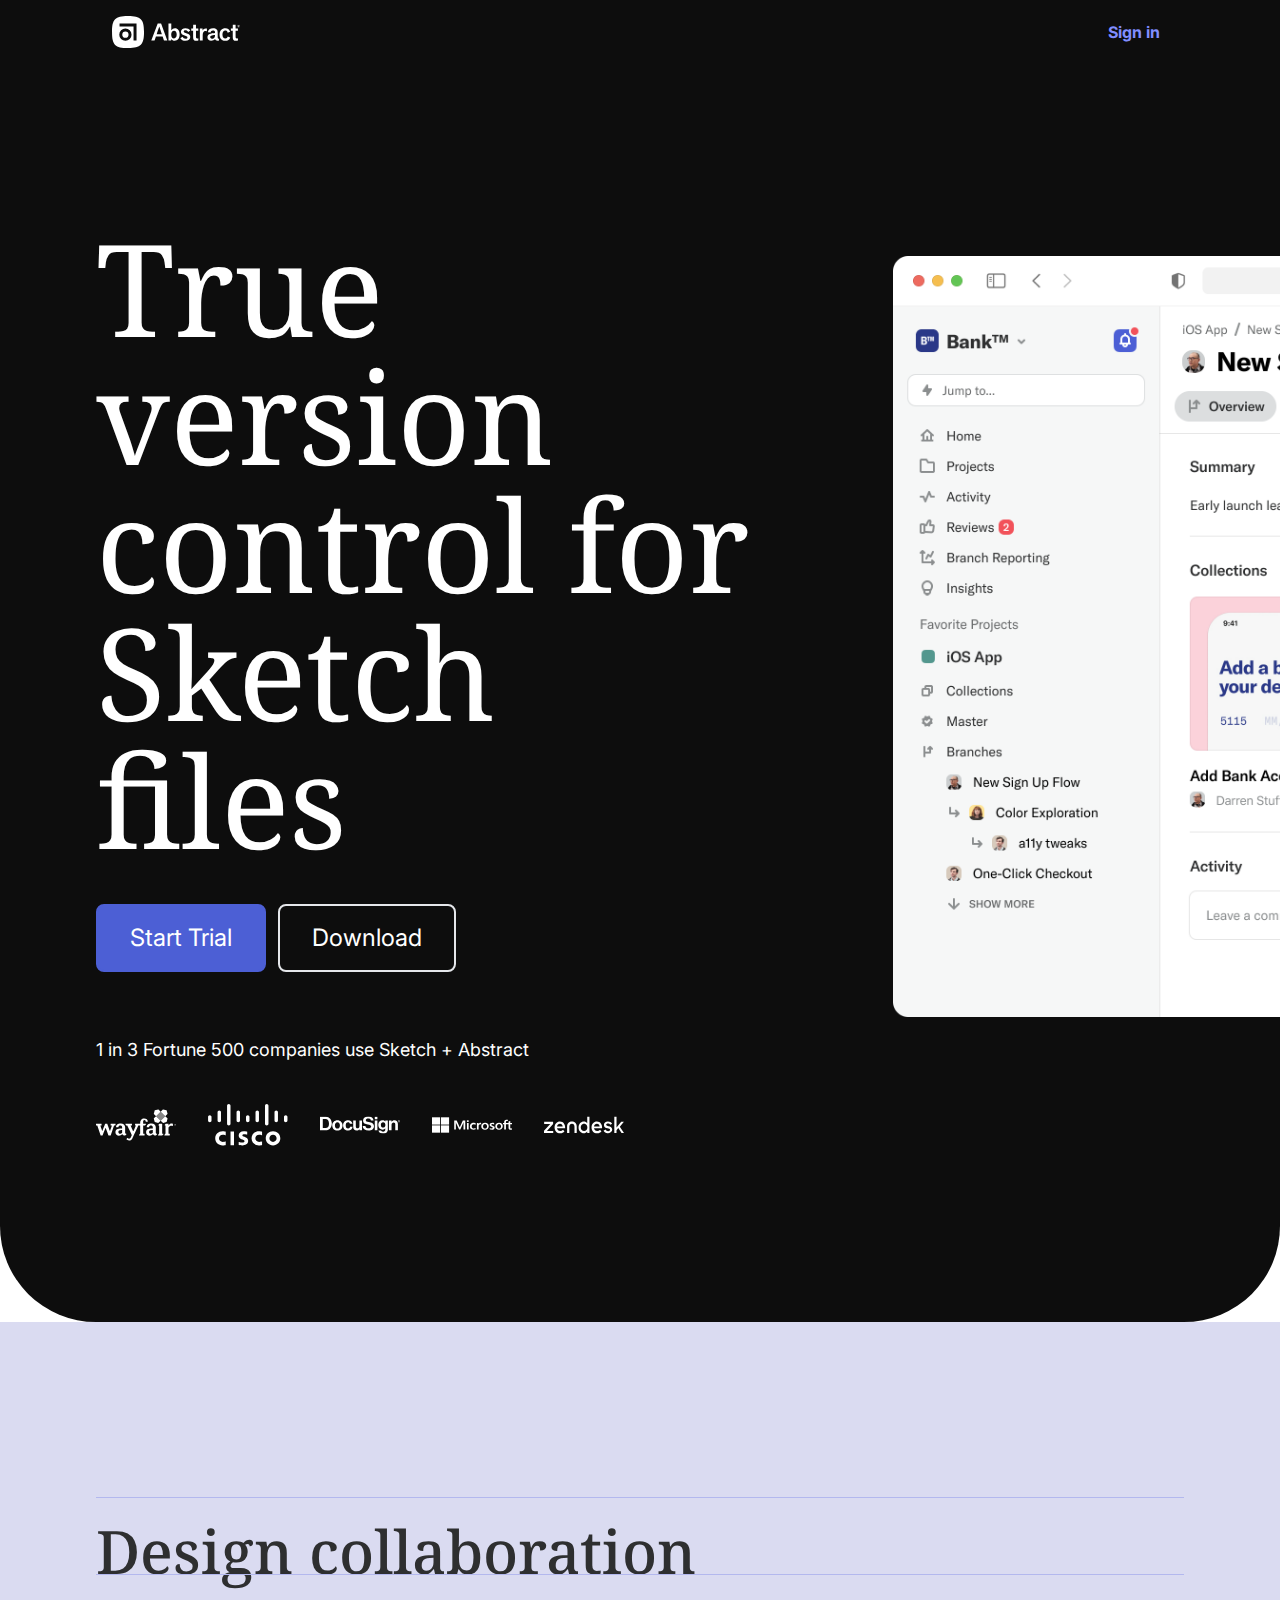
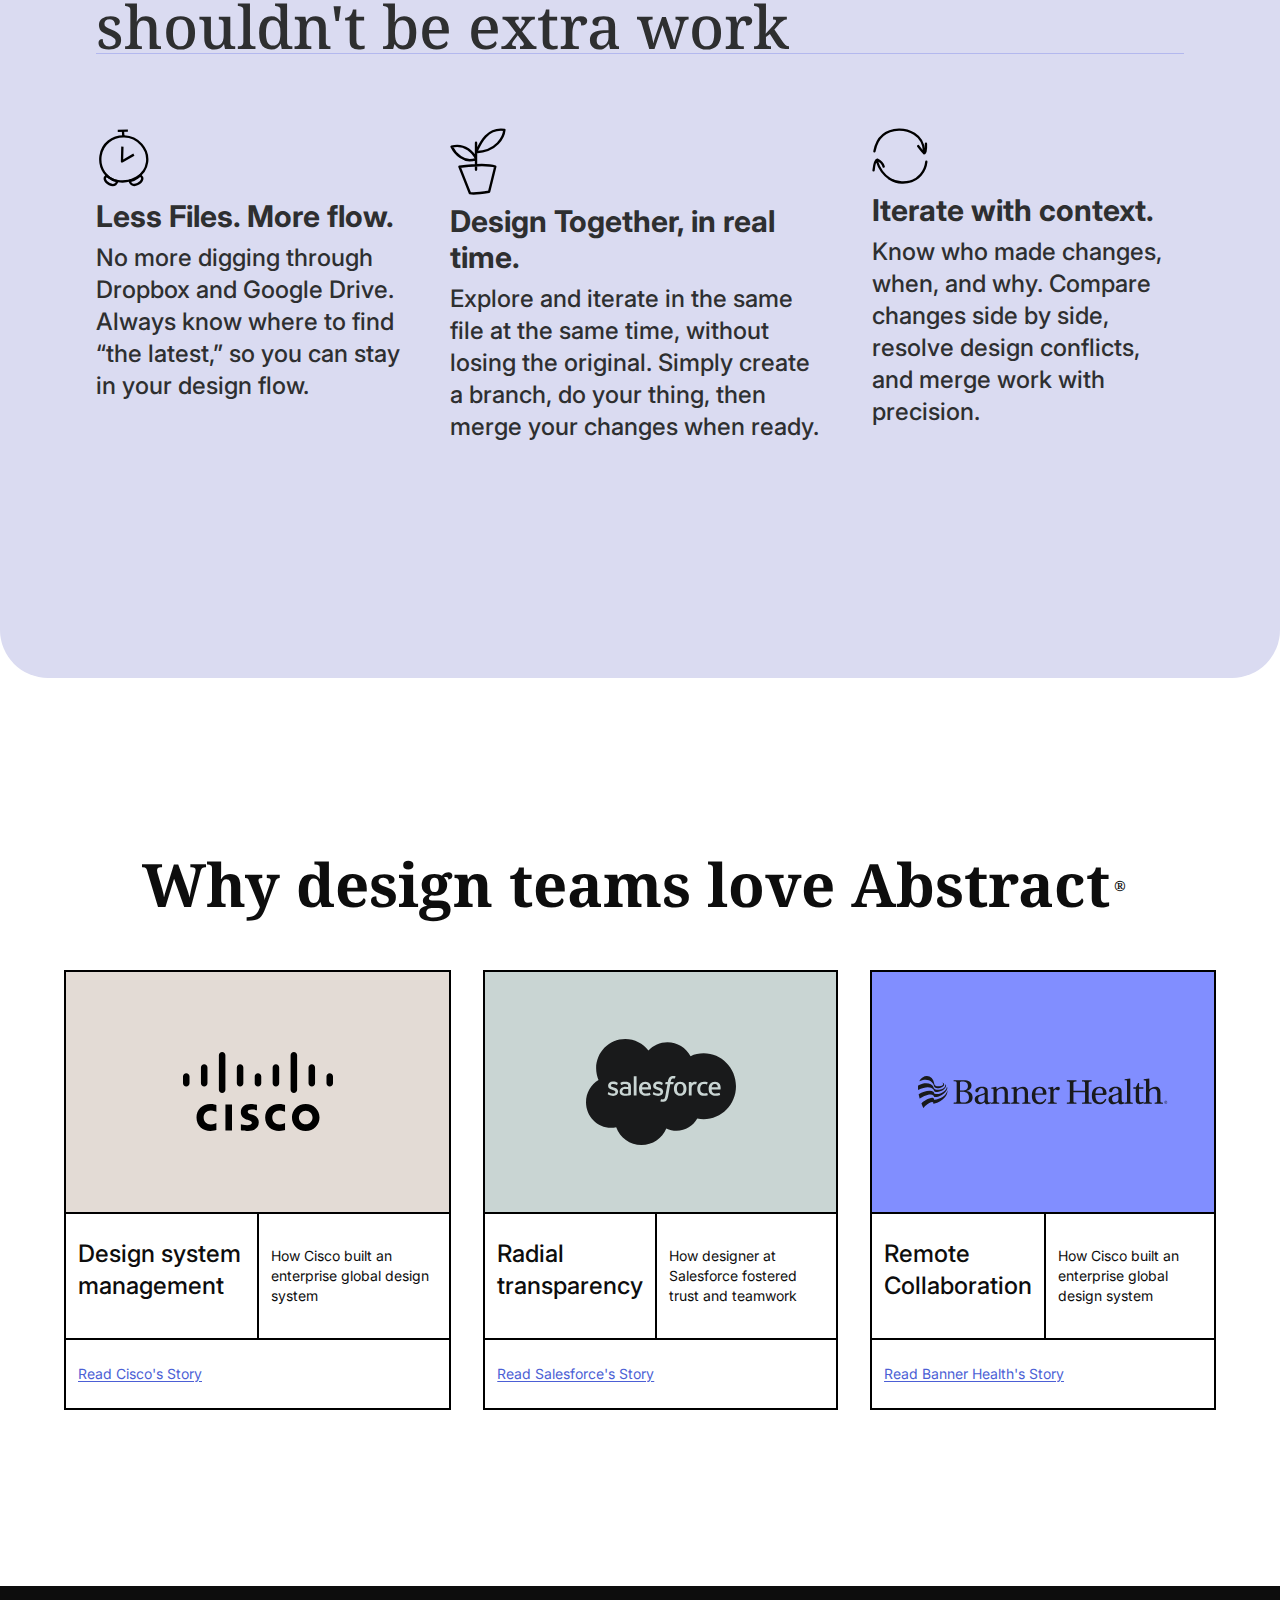
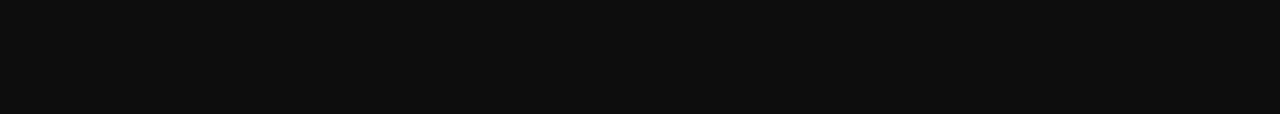
==== index.html @ 14d62cff "push" ====
<!doctype html>
<html lang="en">
  <head>
    <meta charset="UTF-8" />
    <meta name="viewport" content="width=device-width, initial-scale=1.0" />

    <!-- Google Fonts -->
    <link rel="preconnect" href="https://fonts.googleapis.com" />
    <link rel="preconnect" href="https://fonts.gstatic.com" crossorigin />
    <link
      href="https://fonts.googleapis.com/css2?family=Inter:wght@100..900&family=Noto+Serif:ital,wght@0,100..900;1,100..900&display=swap"
      rel="stylesheet"
    />

    <!-- tailwind CSS -->
    <link rel="stylesheet" href="styles/output.css" />
    <title>Version control for Sketch | Abstract</title>

    <!-- Favicon -->
    <link rel="icon" type="image/x-icon" href="assets/favicon.png" />
  </head>
  <body>
    <header class="bg-customBlack">
      <div class="flex justify-between px-5 lg:px-28">
        <!-- Logo -->
        <a href="/">
          <img src="assets/logo.svg" alt="logo" class="w-32 py-4" />
        </a>

        <!-- Sign in -->
        <a
          href="#"
          class="inline-block px-[8px] py-5 font-bold text-customLightBlue"
          >Sign in</a
        >
      </div>
    </header>

    <!-- Hero -->
    <section
      class="overflow-hidden rounded-b-[2rem] bg-customBlack md:rounded-b-none md:pb-24 lg:relative lg:flex lg:rounded-b-[6rem]"
    >
      <div class="px-6 pb-32 pt-40 md:pb-20 lg:w-2/3 lg:px-24">
        <div class="mb-16">
          <h1
            class="mb-10 text-center font-noto text-6xl lg:text-left lg:text-[8rem]"
          >
            True version control for Sketch files
          </h1>
          <div class="flex justify-center gap-3 lg:justify-start">
            <a
              href="#"
              class="cursor-pointer rounded-lg border-2 border-customBluePurple bg-customBluePurple px-8 py-4 text-2xl active:scale-95 active:bg-opacity-80"
              >Start Trial
            </a>
            <a
              href="#"
              class="cursor-pointer rounded-lg border-2 px-8 py-4 text-2xl active:scale-95 active:bg-white active:text-customBlack"
              >Download
            </a>
          </div>
        </div>

        <div class="mb-10">
          <p class="text-center text-lg lg:text-left">
            1 in 3 Fortune 500 companies use Sketch + Abstract
          </p>
        </div>

        <div
          class="flex flex-wrap justify-center gap-4 gap-y-6 md:justify-around md:gap-10 lg:justify-start lg:gap-2 lg:gap-x-8"
        >
          <img
            src="assets/hero/6000b39fca78341795141fc5_logo-wayfair.svg"
            alt="wayfair"
            class="w-20"
          />
          <img
            src="assets/hero/6000b3b138a2cf24fddf487c_logo-cisco.svg"
            alt="cisco"
            class="w-20"
          />
          <img
            src="assets/hero/6000b3b9ce8bed736684942a_logo-docusign.svg"
            alt="docusign"
            class="w-20"
          />
          <img
            src="assets/hero/6000b3c1d88d2f2053df82bb_logo-microsoft.svg"
            alt="microsoft"
            class="w-[188.5px] lg:w-20"
          />
          <img
            src="assets/hero/6000b3c8d88d2fe7bedf82e7_logo-zendesk.svg"
            alt="zendesk"
            class="w-20"
          />
        </div>
      </div>
      <div class="md:px-10">
        <img
          src="assets/hero/hero-dashboard.png"
          alt="dashboard"
          class="rounded-[2rem] md:rounded-md md:rounded-br-[6rem] lg:absolute lg:top-[12rem] lg:max-w-[50rem]"
        />
      </div>
    </section>

    <!-- Collcaboration section -->
    <section
      class="rounded-b-[3rem] bg-customFlowerBlue px-8 py-[10.7rem] text-customBlackLight md:pt-0 lg:px-24"
    >
      <div class="md:relative md:top-44 md:h-48 lg:top-[10.9rem]">
        <div
          class="md:h-[4.9rem] md:border-y-[1px] md:border-customSteelBlue"
        ></div>
        <div
          class="md:h-[4.9rem] md:border-b-[1px] md:border-customSteelBlue"
        ></div>
      </div>
      <h2
        class="max-w-[60vw] font-noto text-4xl font-bold md:text-6xl md:font-medium lg:max-w-[44rem] lg:leading-tight"
      >
        Design collaboration shouldn't be extra work
      </h2>

      <!-- Cards wrapper -->
      <div class="flex flex-col gap-12 py-16 md:flex-row">
        <!-- Card -->
        <div class="flex flex-col gap-2">
          <img
            src="assets/collaboration/60075b8807899acd4978770d_ico-clock.svg"
            alt="clock"
            class="w-14"
          />
          <h3 class="text-xl font-bold lg:text-3xl">Less Files. More flow.</h3>
          <p class="text-lg font-medium lg:text-2xl">
            No more digging through Dropbox and Google Drive. Always know where
            to find “the latest,” so you can stay in your design flow.
          </p>
        </div>

        <!-- Card -->
        <div class="flex flex-col gap-2">
          <img
            src="assets/collaboration/60075bea6cab530ea48cf1bb_ico-plant.svg"
            alt="clock"
            class="w-14"
          />
          <h3 class="text-xl font-bold lg:text-3xl">
            Design Together, in real time.
          </h3>
          <p class="text-lg font-medium lg:text-2xl">
            Explore and iterate in the same file at the same time, without
            losing the original. Simply create a branch, do your thing, then
            merge your changes when ready.
          </p>
        </div>

        <!-- Card -->
        <div class="flex flex-col gap-2">
          <img
            src="assets/collaboration/60075c01369ea2351333e3a8_ico-sync.svg"
            alt="clock"
            class="w-14"
          />
          <h3 class="text-xl font-bold lg:text-3xl">Iterate with context.</h3>
          <p class="text-lg font-medium lg:text-2xl">
            Know who made changes, when, and why. Compare changes side by side,
            resolve design conflicts, and merge work with precision.
          </p>
        </div>
      </div>
    </section>

    <!-- Reason section -->
    <section
      aria-labelledby="section-heading"
      class="px-7 py-44 text-customBlack lg:px-16"
    >
      <!-- Section Header -->
      <header class="mb-14">
        <h3
          id="section-heading"
          class="text-center font-noto text-4xl font-bold lg:text-6xl"
        >
          Why design teams love Abstract
          <span class="relative right-[12px] top-[-16px] text-sm">®</span>
        </h3>
      </header>

      <div
        class="flex flex-col gap-8 text-customBlack md:flex-col md:justify-between lg:flex-row"
      >
        <!-- Article/Card 1 -->
        <div class="relative cursor-pointer">
          <article
            role="article"
            class="relative z-10 border-2 border-black bg-white transition-transform duration-300 ease-in-out hover:translate-x-[-8px] hover:translate-y-[-8px]"
          >
            <!-- Card Image -->
            <figure
              aria-labelledby="card-heading-1"
              class="flex min-h-60 items-center justify-center bg-customBeige"
            >
              <img
                src="assets/reasons/cisco.svg"
                alt="Cisco logo"
                class="my-14 h-full w-full max-w-[150px]"
              />
            </figure>

            <!-- Card Content -->
            <div class="flex flex-row">
              <!-- Card Description -->
              <h4
                class="inline-block h-[8rem] border-2 border-l-0 border-black px-3 py-6 text-2xl font-medium"
              >
                Design system management
              </h4>

              <div>
                <p
                  class="border-t-1 flex h-[8rem] items-center border-2 border-b-2 border-l-0 border-r-0 border-black px-3 py-6 text-sm"
                >
                  How Cisco built an enterprise global design system
                </p>
              </div>
            </div>

            <!-- Card Action -->
            <div>
              <a
                href="#"
                role="link"
                aria-label="Read Cisco's Story"
                class="border-t-1 border-b-1 inline-block border-black px-3 py-6 text-sm text-customBlue underline underline-offset-2 hover:no-underline"
                >Read Cisco's Story</a
              >
            </div>
          </article>

          <div class="absolute top-0 h-full w-full bg-black"></div>
        </div>

        <!-- Article/Card 2 -->
        <div class="relative cursor-pointer">
          <article
            role="article"
            class="relative z-10 border-2 border-black bg-white transition-transform duration-300 ease-in-out hover:translate-x-[-8px] hover:translate-y-[-8px]"
          >
            <!-- Card Image -->
            <figure
              aria-labelledby="card-heading-1"
              class="flex min-h-60 items-center justify-center bg-customGray"
            >
              <img
                src="assets/reasons/salesforce.svg"
                alt="Cisco logo"
                class="my-14 h-full w-full max-w-[150px]"
              />
            </figure>

            <!-- Card Content -->
            <div class="flex flex-row">
              <!-- Card Description -->
              <h4
                class="inline-block h-[8rem] border-2 border-l-0 border-black px-3 py-6 text-2xl font-medium"
              >
                Radial transparency
              </h4>

              <div>
                <p
                  class="border-t-1 flex h-[8rem] items-center border-2 border-b-2 border-l-0 border-r-0 border-black px-3 py-6 text-sm"
                >
                  How designer at Salesforce fostered trust and teamwork
                </p>
              </div>
            </div>

            <!-- Card Action -->
            <div>
              <a
                href="#"
                role="link"
                aria-label="Read Cisco's Story"
                class="border-b-1 border-t-1 inline-block border-black px-3 py-6 text-sm text-customBlue underline underline-offset-2 hover:no-underline"
                >Read Salesforce's Story</a
              >
            </div>
          </article>

          <div class="absolute top-0 h-full w-full bg-black"></div>
        </div>

        <!-- Article/Card 3 -->
        <div class="relative cursor-pointer">
          <article
            role="article"
            class="relative z-10 border-2 border-black bg-white transition-transform duration-300 ease-in-out hover:translate-x-[-8px] hover:translate-y-[-8px]"
          >
            <!-- Card Image -->
            <figure
              aria-labelledby="card-heading-1"
              class="flex min-h-60 items-center justify-center bg-customLightBlue"
            >
              <img
                src="assets/reasons/banner-health.svg"
                alt="Cisco logo"
                class="my-14 h-full w-full max-w-[250px]"
              />
            </figure>

            <!-- Card Content -->
            <div class="flex flex-row">
              <!-- Card Description -->
              <h4
                class="inline-block h-[8rem] border-2 border-l-0 border-black px-3 py-6 text-2xl font-medium"
              >
                Remote Collaboration
              </h4>

              <div>
                <p
                  class="border-t-1 flex h-[8rem] items-center border-2 border-b-2 border-l-0 border-r-0 border-black px-3 py-6 text-sm"
                >
                  How Cisco built an enterprise global design system
                </p>
              </div>
            </div>

            <!-- Card Action -->
            <div>
              <a
                href="#"
                role="link"
                aria-label="Read Cisco's Story"
                class="border-t-1 border-b-1 inline-block border-black px-3 py-6 text-sm text-customBlue underline underline-offset-2 hover:no-underline"
                >Read Banner Health's Story</a
              >
            </div>
          </article>

          <div class="absolute top-0 h-full w-full bg-black"></div>
        </div>
      </div>
    </section>

    <!-- Footer -->
    <footer class="bg-customBlack py-16 text-sm"></footer>
  </body>
</html>
---- styles/output.css ----
/*
! tailwindcss v3.4.1 | MIT License | https://tailwindcss.com
*/

/*
1. Prevent padding and border from affecting element width. (https://github.com/mozdevs/cssremedy/issues/4)
2. Allow adding a border to an element by just adding a border-width. (https://github.com/tailwindcss/tailwindcss/pull/116)
*/

*,
::before,
::after {
  box-sizing: border-box;
  /* 1 */
  border-width: 0;
  /* 2 */
  border-style: solid;
  /* 2 */
  border-color: #e5e7eb;
  /* 2 */
}

::before,
::after {
  --tw-content: '';
}

/*
1. Use a consistent sensible line-height in all browsers.
2. Prevent adjustments of font size after orientation changes in iOS.
3. Use a more readable tab size.
4. Use the user's configured `sans` font-family by default.
5. Use the user's configured `sans` font-feature-settings by default.
6. Use the user's configured `sans` font-variation-settings by default.
7. Disable tap highlights on iOS
*/

html,
:host {
  line-height: 1.5;
  /* 1 */
  -webkit-text-size-adjust: 100%;
  /* 2 */
  -moz-tab-size: 4;
  /* 3 */
  -o-tab-size: 4;
     tab-size: 4;
  /* 3 */
  font-family: ui-sans-serif, system-ui, sans-serif, "Apple Color Emoji", "Segoe UI Emoji", "Segoe UI Symbol", "Noto Color Emoji";
  /* 4 */
  font-feature-settings: normal;
  /* 5 */
  font-variation-settings: normal;
  /* 6 */
  -webkit-tap-highlight-color: transparent;
  /* 7 */
}

/*
1. Remove the margin in all browsers.
2. Inherit line-height from `html` so users can set them as a class directly on the `html` element.
*/

body {
  margin: 0;
  /* 1 */
  line-height: inherit;
  /* 2 */
}

/*
1. Add the correct height in Firefox.
2. Correct the inheritance of border color in Firefox. (https://bugzilla.mozilla.org/show_bug.cgi?id=190655)
3. Ensure horizontal rules are visible by default.
*/

hr {
  height: 0;
  /* 1 */
  color: inherit;
  /* 2 */
  border-top-width: 1px;
  /* 3 */
}

/*
Add the correct text decoration in Chrome, Edge, and Safari.
*/

abbr:where([title]) {
  -webkit-text-decoration: underline dotted;
          text-decoration: underline dotted;
}

/*
Remove the default font size and weight for headings.
*/

h1,
h2,
h3,
h4,
h5,
h6 {
  font-size: inherit;
  font-weight: inherit;
}

/*
Reset links to optimize for opt-in styling instead of opt-out.
*/

a {
  color: inherit;
  text-decoration: inherit;
}

/*
Add the correct font weight in Edge and Safari.
*/

b,
strong {
  font-weight: bolder;
}

/*
1. Use the user's configured `mono` font-family by default.
2. Use the user's configured `mono` font-feature-settings by default.
3. Use the user's configured `mono` font-variation-settings by default.
4. Correct the odd `em` font sizing in all browsers.
*/

code,
kbd,
samp,
pre {
  font-family: ui-monospace, SFMono-Regular, Menlo, Monaco, Consolas, "Liberation Mono", "Courier New", monospace;
  /* 1 */
  font-feature-settings: normal;
  /* 2 */
  font-variation-settings: normal;
  /* 3 */
  font-size: 1em;
  /* 4 */
}

/*
Add the correct font size in all browsers.
*/

small {
  font-size: 80%;
}

/*
Prevent `sub` and `sup` elements from affecting the line height in all browsers.
*/

sub,
sup {
  font-size: 75%;
  line-height: 0;
  position: relative;
  vertical-align: baseline;
}

sub {
  bottom: -0.25em;
}

sup {
  top: -0.5em;
}

/*
1. Remove text indentation from table contents in Chrome and Safari. (https://bugs.chromium.org/p/chromium/issues/detail?id=999088, https://bugs.webkit.org/show_bug.cgi?id=201297)
2. Correct table border color inheritance in all Chrome and Safari. (https://bugs.chromium.org/p/chromium/issues/detail?id=935729, https://bugs.webkit.org/show_bug.cgi?id=195016)
3. Remove gaps between table borders by default.
*/

table {
  text-indent: 0;
  /* 1 */
  border-color: inherit;
  /* 2 */
  border-collapse: collapse;
  /* 3 */
}

/*
1. Change the font styles in all browsers.
2. Remove the margin in Firefox and Safari.
3. Remove default padding in all browsers.
*/

button,
input,
optgroup,
select,
textarea {
  font-family: inherit;
  /* 1 */
  font-feature-settings: inherit;
  /* 1 */
  font-variation-settings: inherit;
  /* 1 */
  font-size: 100%;
  /* 1 */
  font-weight: inherit;
  /* 1 */
  line-height: inherit;
  /* 1 */
  color: inherit;
  /* 1 */
  margin: 0;
  /* 2 */
  padding: 0;
  /* 3 */
}

/*
Remove the inheritance of text transform in Edge and Firefox.
*/

button,
select {
  text-transform: none;
}

/*
1. Correct the inability to style clickable types in iOS and Safari.
2. Remove default button styles.
*/

button,
[type='button'],
[type='reset'],
[type='submit'] {
  -webkit-appearance: button;
  /* 1 */
  background-color: transparent;
  /* 2 */
  background-image: none;
  /* 2 */
}

/*
Use the modern Firefox focus style for all focusable elements.
*/

:-moz-focusring {
  outline: auto;
}

/*
Remove the additional `:invalid` styles in Firefox. (https://github.com/mozilla/gecko-dev/blob/2f9eacd9d3d995c937b4251a5557d95d494c9be1/layout/style/res/forms.css#L728-L737)
*/

:-moz-ui-invalid {
  box-shadow: none;
}

/*
Add the correct vertical alignment in Chrome and Firefox.
*/

progress {
  vertical-align: baseline;
}

/*
Correct the cursor style of increment and decrement buttons in Safari.
*/

::-webkit-inner-spin-button,
::-webkit-outer-spin-button {
  height: auto;
}

/*
1. Correct the odd appearance in Chrome and Safari.
2. Correct the outline style in Safari.
*/

[type='search'] {
  -webkit-appearance: textfield;
  /* 1 */
  outline-offset: -2px;
  /* 2 */
}

/*
Remove the inner padding in Chrome and Safari on macOS.
*/

::-webkit-search-decoration {
  -webkit-appearance: none;
}

/*
1. Correct the inability to style clickable types in iOS and Safari.
2. Change font properties to `inherit` in Safari.
*/

::-webkit-file-upload-button {
  -webkit-appearance: button;
  /* 1 */
  font: inherit;
  /* 2 */
}

/*
Add the correct display in Chrome and Safari.
*/

summary {
  display: list-item;
}

/*
Removes the default spacing and border for appropriate elements.
*/

blockquote,
dl,
dd,
h1,
h2,
h3,
h4,
h5,
h6,
hr,
figure,
p,
pre {
  margin: 0;
}

fieldset {
  margin: 0;
  padding: 0;
}

legend {
  padding: 0;
}

ol,
ul,
menu {
  list-style: none;
  margin: 0;
  padding: 0;
}

/*
Reset default styling for dialogs.
*/

dialog {
  padding: 0;
}

/*
Prevent resizing textareas horizontally by default.
*/

textarea {
  resize: vertical;
}

/*
1. Reset the default placeholder opacity in Firefox. (https://github.com/tailwindlabs/tailwindcss/issues/3300)
2. Set the default placeholder color to the user's configured gray 400 color.
*/

input::-moz-placeholder, textarea::-moz-placeholder {
  opacity: 1;
  /* 1 */
  color: #9ca3af;
  /* 2 */
}

input::placeholder,
textarea::placeholder {
  opacity: 1;
  /* 1 */
  color: #9ca3af;
  /* 2 */
}

/*
Set the default cursor for buttons.
*/

button,
[role="button"] {
  cursor: pointer;
}

/*
Make sure disabled buttons don't get the pointer cursor.
*/

:disabled {
  cursor: default;
}

/*
1. Make replaced elements `display: block` by default. (https://github.com/mozdevs/cssremedy/issues/14)
2. Add `vertical-align: middle` to align replaced elements more sensibly by default. (https://github.com/jensimmons/cssremedy/issues/14#issuecomment-634934210)
   This can trigger a poorly considered lint error in some tools but is included by design.
*/

img,
svg,
video,
canvas,
audio,
iframe,
embed,
object {
  display: block;
  /* 1 */
  vertical-align: middle;
  /* 2 */
}

/*
Constrain images and videos to the parent width and preserve their intrinsic aspect ratio. (https://github.com/mozdevs/cssremedy/issues/14)
*/

img,
video {
  max-width: 100%;
  height: auto;
}

/* Make elements with the HTML hidden attribute stay hidden by default */

[hidden] {
  display: none;
}

*, ::before, ::after {
  --tw-border-spacing-x: 0;
  --tw-border-spacing-y: 0;
  --tw-translate-x: 0;
  --tw-translate-y: 0;
  --tw-rotate: 0;
  --tw-skew-x: 0;
  --tw-skew-y: 0;
  --tw-scale-x: 1;
  --tw-scale-y: 1;
  --tw-pan-x:  ;
  --tw-pan-y:  ;
  --tw-pinch-zoom:  ;
  --tw-scroll-snap-strictness: proximity;
  --tw-gradient-from-position:  ;
  --tw-gradient-via-position:  ;
  --tw-gradient-to-position:  ;
  --tw-ordinal:  ;
  --tw-slashed-zero:  ;
  --tw-numeric-figure:  ;
  --tw-numeric-spacing:  ;
  --tw-numeric-fraction:  ;
  --tw-ring-inset:  ;
  --tw-ring-offset-width: 0px;
  --tw-ring-offset-color: #fff;
  --tw-ring-color: rgb(59 130 246 / 0.5);
  --tw-ring-offset-shadow: 0 0 #0000;
  --tw-ring-shadow: 0 0 #0000;
  --tw-shadow: 0 0 #0000;
  --tw-shadow-colored: 0 0 #0000;
  --tw-blur:  ;
  --tw-brightness:  ;
  --tw-contrast:  ;
  --tw-grayscale:  ;
  --tw-hue-rotate:  ;
  --tw-invert:  ;
  --tw-saturate:  ;
  --tw-sepia:  ;
  --tw-drop-shadow:  ;
  --tw-backdrop-blur:  ;
  --tw-backdrop-brightness:  ;
  --tw-backdrop-contrast:  ;
  --tw-backdrop-grayscale:  ;
  --tw-backdrop-hue-rotate:  ;
  --tw-backdrop-invert:  ;
  --tw-backdrop-opacity:  ;
  --tw-backdrop-saturate:  ;
  --tw-backdrop-sepia:  ;
}

::backdrop {
  --tw-border-spacing-x: 0;
  --tw-border-spacing-y: 0;
  --tw-translate-x: 0;
  --tw-translate-y: 0;
  --tw-rotate: 0;
  --tw-skew-x: 0;
  --tw-skew-y: 0;
  --tw-scale-x: 1;
  --tw-scale-y: 1;
  --tw-pan-x:  ;
  --tw-pan-y:  ;
  --tw-pinch-zoom:  ;
  --tw-scroll-snap-strictness: proximity;
  --tw-gradient-from-position:  ;
  --tw-gradient-via-position:  ;
  --tw-gradient-to-position:  ;
  --tw-ordinal:  ;
  --tw-slashed-zero:  ;
  --tw-numeric-figure:  ;
  --tw-numeric-spacing:  ;
  --tw-numeric-fraction:  ;
  --tw-ring-inset:  ;
  --tw-ring-offset-width: 0px;
  --tw-ring-offset-color: #fff;
  --tw-ring-color: rgb(59 130 246 / 0.5);
  --tw-ring-offset-shadow: 0 0 #0000;
  --tw-ring-shadow: 0 0 #0000;
  --tw-shadow: 0 0 #0000;
  --tw-shadow-colored: 0 0 #0000;
  --tw-blur:  ;
  --tw-brightness:  ;
  --tw-contrast:  ;
  --tw-grayscale:  ;
  --tw-hue-rotate:  ;
  --tw-invert:  ;
  --tw-saturate:  ;
  --tw-sepia:  ;
  --tw-drop-shadow:  ;
  --tw-backdrop-blur:  ;
  --tw-backdrop-brightness:  ;
  --tw-backdrop-contrast:  ;
  --tw-backdrop-grayscale:  ;
  --tw-backdrop-hue-rotate:  ;
  --tw-backdrop-invert:  ;
  --tw-backdrop-opacity:  ;
  --tw-backdrop-saturate:  ;
  --tw-backdrop-sepia:  ;
}

.sr-only {
  position: absolute;
  width: 1px;
  height: 1px;
  padding: 0;
  margin: -1px;
  overflow: hidden;
  clip: rect(0, 0, 0, 0);
  white-space: nowrap;
  border-width: 0;
}

.absolute {
  position: absolute;
}

.relative {
  position: relative;
}

.right-\[12px\] {
  right: 12px;
}

.top-0 {
  top: 0px;
}

.top-\[-16px\] {
  top: -16px;
}

.z-10 {
  z-index: 10;
}

.my-14 {
  margin-top: 3.5rem;
  margin-bottom: 3.5rem;
}

.mx-auto {
  margin-left: auto;
  margin-right: auto;
}

.my-6 {
  margin-top: 1.5rem;
  margin-bottom: 1.5rem;
}

.mb-10 {
  margin-bottom: 2.5rem;
}

.mb-14 {
  margin-bottom: 3.5rem;
}

.mb-16 {
  margin-bottom: 4rem;
}

.mb-4 {
  margin-bottom: 1rem;
}

.mb-6 {
  margin-bottom: 1.5rem;
}

.me-3 {
  margin-inline-end: 0.75rem;
}

.ms-5 {
  margin-inline-start: 1.25rem;
}

.mt-4 {
  margin-top: 1rem;
}

.inline-block {
  display: inline-block;
}

.flex {
  display: flex;
}

.grid {
  display: grid;
}

.h-\[8rem\] {
  height: 8rem;
}

.h-full {
  height: 100%;
}

.h-4 {
  height: 1rem;
}

.h-8 {
  height: 2rem;
}

.min-h-60 {
  min-height: 15rem;
}

.w-14 {
  width: 3.5rem;
}

.w-20 {
  width: 5rem;
}

.w-32 {
  width: 8rem;
}

.w-\[188\.5px\] {
  width: 188.5px;
}

.w-full {
  width: 100%;
}

.w-4 {
  width: 1rem;
}

.max-w-\[150px\] {
  max-width: 150px;
}

.max-w-\[250px\] {
  max-width: 250px;
}

.max-w-\[60vw\] {
  max-width: 60vw;
}

.max-w-screen-xl {
  max-width: 1280px;
}

.cursor-pointer {
  cursor: pointer;
}

.grid-cols-2 {
  grid-template-columns: repeat(2, minmax(0, 1fr));
}

.flex-row {
  flex-direction: row;
}

.flex-col {
  flex-direction: column;
}

.flex-wrap {
  flex-wrap: wrap;
}

.items-end {
  align-items: flex-end;
}

.items-center {
  align-items: center;
}

.justify-end {
  justify-content: flex-end;
}

.justify-center {
  justify-content: center;
}

.justify-between {
  justify-content: space-between;
}

.gap-12 {
  gap: 3rem;
}

.gap-2 {
  gap: 0.5rem;
}

.gap-3 {
  gap: 0.75rem;
}

.gap-4 {
  gap: 1rem;
}

.gap-8 {
  gap: 2rem;
}

.gap-y-6 {
  row-gap: 1.5rem;
}

.self-center {
  align-self: center;
}

.justify-self-end {
  justify-self: end;
}

.overflow-hidden {
  overflow: hidden;
}

.whitespace-nowrap {
  white-space: nowrap;
}

.rounded-\[2rem\] {
  border-radius: 2rem;
}

.rounded-lg {
  border-radius: 0.5rem;
}

.rounded-b-\[2rem\] {
  border-bottom-right-radius: 2rem;
  border-bottom-left-radius: 2rem;
}

.rounded-b-3xl {
  border-bottom-right-radius: 1.5rem;
  border-bottom-left-radius: 1.5rem;
}

.rounded-b-\[3rem\] {
  border-bottom-right-radius: 3rem;
  border-bottom-left-radius: 3rem;
}

.border-2 {
  border-width: 2px;
}

.border-b-2 {
  border-bottom-width: 2px;
}

.border-l-0 {
  border-left-width: 0px;
}

.border-r-0 {
  border-right-width: 0px;
}

.border-black {
  --tw-border-opacity: 1;
  border-color: rgb(0 0 0 / var(--tw-border-opacity));
}

.border-customBluePurple {
  --tw-border-opacity: 1;
  border-color: rgb(76 95 213 / var(--tw-border-opacity));
}

.border-gray-200 {
  --tw-border-opacity: 1;
  border-color: rgb(229 231 235 / var(--tw-border-opacity));
}

.bg-black {
  --tw-bg-opacity: 1;
  background-color: rgb(0 0 0 / var(--tw-bg-opacity));
}

.bg-customBeige {
  --tw-bg-opacity: 1;
  background-color: rgb(227 219 213 / var(--tw-bg-opacity));
}

.bg-customBlack {
  --tw-bg-opacity: 1;
  background-color: rgb(13 13 13 / var(--tw-bg-opacity));
}

.bg-customBluePurple {
  --tw-bg-opacity: 1;
  background-color: rgb(76 95 213 / var(--tw-bg-opacity));
}

.bg-customFlowerBlue {
  --tw-bg-opacity: 1;
  background-color: rgb(218 219 241 / var(--tw-bg-opacity));
}

.bg-customGray {
  --tw-bg-opacity: 1;
  background-color: rgb(201 213 211 / var(--tw-bg-opacity));
}

.bg-customLightBlue {
  --tw-bg-opacity: 1;
  background-color: rgb(129 142 255 / var(--tw-bg-opacity));
}

.bg-white {
  --tw-bg-opacity: 1;
  background-color: rgb(255 255 255 / var(--tw-bg-opacity));
}

.p-7 {
  padding: 1.75rem;
}

.p-4 {
  padding: 1rem;
}

.px-3 {
  padding-left: 0.75rem;
  padding-right: 0.75rem;
}

.px-5 {
  padding-left: 1.25rem;
  padding-right: 1.25rem;
}

.px-6 {
  padding-left: 1.5rem;
  padding-right: 1.5rem;
}

.px-8 {
  padding-left: 2rem;
  padding-right: 2rem;
}

.px-\[8px\] {
  padding-left: 8px;
  padding-right: 8px;
}

.py-16 {
  padding-top: 4rem;
  padding-bottom: 4rem;
}

.py-4 {
  padding-top: 1rem;
  padding-bottom: 1rem;
}

.py-5 {
  padding-top: 1.25rem;
  padding-bottom: 1.25rem;
}

.py-6 {
  padding-top: 1.5rem;
  padding-bottom: 1.5rem;
}

.py-\[10\.7rem\] {
  padding-top: 10.7rem;
  padding-bottom: 10.7rem;
}

.py-80 {
  padding-top: 20rem;
  padding-bottom: 20rem;
}

.px-7 {
  padding-left: 1.75rem;
  padding-right: 1.75rem;
}

.py-60 {
  padding-top: 15rem;
  padding-bottom: 15rem;
}

.py-40 {
  padding-top: 10rem;
  padding-bottom: 10rem;
}

.py-36 {
  padding-top: 9rem;
  padding-bottom: 9rem;
}

.py-44 {
  padding-top: 11rem;
  padding-bottom: 11rem;
}

.pb-32 {
  padding-bottom: 8rem;
}

.pt-40 {
  padding-top: 10rem;
}

.text-center {
  text-align: center;
}

.text-right {
  text-align: right;
}

.align-baseline {
  vertical-align: baseline;
}

.font-noto {
  font-family: Noto Serif, serif;
}

.text-2xl {
  font-size: 1.5rem;
  line-height: 2rem;
}

.text-4xl {
  font-size: 2.25rem;
  line-height: 2.5rem;
}

.text-6xl {
  font-size: 3.75rem;
  line-height: 1;
}

.text-lg {
  font-size: 1.125rem;
  line-height: 1.75rem;
}

.text-sm {
  font-size: 0.875rem;
  line-height: 1.25rem;
}

.text-xl {
  font-size: 1.25rem;
  line-height: 1.75rem;
}

.text-xs {
  font-size: 0.75rem;
  line-height: 1rem;
}

.font-bold {
  font-weight: 700;
}

.font-medium {
  font-weight: 500;
}

.font-semibold {
  font-weight: 600;
}

.uppercase {
  text-transform: uppercase;
}

.text-customBlackLight {
  --tw-text-opacity: 1;
  color: rgb(46 47 48 / var(--tw-text-opacity));
}

.text-customBlue {
  --tw-text-opacity: 1;
  color: rgb(76 95 213 / var(--tw-text-opacity));
}

.text-customLightBlue {
  --tw-text-opacity: 1;
  color: rgb(129 142 255 / var(--tw-text-opacity));
}

.text-customBlack {
  --tw-text-opacity: 1;
  color: rgb(13 13 13 / var(--tw-text-opacity));
}

.text-gray-500 {
  --tw-text-opacity: 1;
  color: rgb(107 114 128 / var(--tw-text-opacity));
}

.text-gray-900 {
  --tw-text-opacity: 1;
  color: rgb(17 24 39 / var(--tw-text-opacity));
}

.text-white {
  --tw-text-opacity: 1;
  color: rgb(255 255 255 / var(--tw-text-opacity));
}

.underline {
  text-decoration-line: underline;
}

.underline-offset-2 {
  text-underline-offset: 2px;
}

.transition-transform {
  transition-property: transform;
  transition-timing-function: cubic-bezier(0.4, 0, 0.2, 1);
  transition-duration: 150ms;
}

.duration-300 {
  transition-duration: 300ms;
}

.ease-in-out {
  transition-timing-function: cubic-bezier(0.4, 0, 0.2, 1);
}

body {
  font-family: "Inter", sans-serif;
  color: white;
}

.hover\:translate-x-\[-8px\]:hover {
  --tw-translate-x: -8px;
  transform: translate(var(--tw-translate-x), var(--tw-translate-y)) rotate(var(--tw-rotate)) skewX(var(--tw-skew-x)) skewY(var(--tw-skew-y)) scaleX(var(--tw-scale-x)) scaleY(var(--tw-scale-y));
}

.hover\:translate-y-\[-8px\]:hover {
  --tw-translate-y: -8px;
  transform: translate(var(--tw-translate-x), var(--tw-translate-y)) rotate(var(--tw-rotate)) skewX(var(--tw-skew-x)) skewY(var(--tw-skew-y)) scaleX(var(--tw-scale-x)) scaleY(var(--tw-scale-y));
}

.hover\:text-gray-900:hover {
  --tw-text-opacity: 1;
  color: rgb(17 24 39 / var(--tw-text-opacity));
}

.hover\:underline:hover {
  text-decoration-line: underline;
}

.hover\:no-underline:hover {
  text-decoration-line: none;
}

.active\:scale-95:active {
  --tw-scale-x: .95;
  --tw-scale-y: .95;
  transform: translate(var(--tw-translate-x), var(--tw-translate-y)) rotate(var(--tw-rotate)) skewX(var(--tw-skew-x)) skewY(var(--tw-skew-y)) scaleX(var(--tw-scale-x)) scaleY(var(--tw-scale-y));
}

.active\:bg-white:active {
  --tw-bg-opacity: 1;
  background-color: rgb(255 255 255 / var(--tw-bg-opacity));
}

.active\:bg-opacity-80:active {
  --tw-bg-opacity: 0.8;
}

.active\:text-customBlack:active {
  --tw-text-opacity: 1;
  color: rgb(13 13 13 / var(--tw-text-opacity));
}

@media (min-width: 640px) {
  .sm\:mx-auto {
    margin-left: auto;
    margin-right: auto;
  }

  .sm\:mt-0 {
    margin-top: 0px;
  }

  .sm\:flex {
    display: flex;
  }

  .sm\:grid-cols-3 {
    grid-template-columns: repeat(3, minmax(0, 1fr));
  }

  .sm\:grid-cols-4 {
    grid-template-columns: repeat(4, minmax(0, 1fr));
  }

  .sm\:items-center {
    align-items: center;
  }

  .sm\:justify-center {
    justify-content: center;
  }

  .sm\:justify-between {
    justify-content: space-between;
  }

  .sm\:gap-6 {
    gap: 1.5rem;
  }

  .sm\:text-center {
    text-align: center;
  }
}

@media (min-width: 768px) {
  .md\:relative {
    position: relative;
  }

  .md\:top-44 {
    top: 11rem;
  }

  .md\:mb-0 {
    margin-bottom: 0px;
  }

  .md\:flex {
    display: flex;
  }

  .md\:h-48 {
    height: 12rem;
  }

  .md\:h-\[4\.9rem\] {
    height: 4.9rem;
  }

  .md\:w-full {
    width: 100%;
  }

  .md\:max-w-md {
    max-width: 28rem;
  }

  .md\:flex-1 {
    flex: 1 1 0%;
  }

  .md\:grid-cols-3 {
    grid-template-columns: repeat(3, minmax(0, 1fr));
  }

  .md\:flex-row {
    flex-direction: row;
  }

  .md\:flex-col {
    flex-direction: column;
  }

  .md\:justify-between {
    justify-content: space-between;
  }

  .md\:justify-around {
    justify-content: space-around;
  }

  .md\:gap-10 {
    gap: 2.5rem;
  }

  .md\:gap-4 {
    gap: 1rem;
  }

  .md\:gap-16 {
    gap: 4rem;
  }

  .md\:rounded-md {
    border-radius: 0.375rem;
  }

  .md\:rounded-b-none {
    border-bottom-right-radius: 0px;
    border-bottom-left-radius: 0px;
  }

  .md\:rounded-br-\[6rem\] {
    border-bottom-right-radius: 6rem;
  }

  .md\:border-y-\[1px\] {
    border-top-width: 1px;
    border-bottom-width: 1px;
  }

  .md\:border-b-\[1px\] {
    border-bottom-width: 1px;
  }

  .md\:border-customSteelBlue {
    --tw-border-opacity: 1;
    border-color: rgb(179 184 238 / var(--tw-border-opacity));
  }

  .md\:px-10 {
    padding-left: 2.5rem;
    padding-right: 2.5rem;
  }

  .md\:pb-20 {
    padding-bottom: 5rem;
  }

  .md\:pb-24 {
    padding-bottom: 6rem;
  }

  .md\:pt-0 {
    padding-top: 0px;
  }

  .md\:text-6xl {
    font-size: 3.75rem;
    line-height: 1;
  }

  .md\:font-medium {
    font-weight: 500;
  }
}

@media (min-width: 1024px) {
  .lg\:absolute {
    position: absolute;
  }

  .lg\:relative {
    position: relative;
  }

  .lg\:top-\[10\.9rem\] {
    top: 10.9rem;
  }

  .lg\:top-\[12rem\] {
    top: 12rem;
  }

  .lg\:my-8 {
    margin-top: 2rem;
    margin-bottom: 2rem;
  }

  .lg\:flex {
    display: flex;
  }

  .lg\:w-2\/3 {
    width: 66.666667%;
  }

  .lg\:w-20 {
    width: 5rem;
  }

  .lg\:max-w-\[44rem\] {
    max-width: 44rem;
  }

  .lg\:max-w-\[50rem\] {
    max-width: 50rem;
  }

  .lg\:flex-row {
    flex-direction: row;
  }

  .lg\:justify-start {
    justify-content: flex-start;
  }

  .lg\:gap-2 {
    gap: 0.5rem;
  }

  .lg\:gap-x-4 {
    -moz-column-gap: 1rem;
         column-gap: 1rem;
  }

  .lg\:gap-x-8 {
    -moz-column-gap: 2rem;
         column-gap: 2rem;
  }

  .lg\:rounded-b-\[6rem\] {
    border-bottom-right-radius: 6rem;
    border-bottom-left-radius: 6rem;
  }

  .lg\:px-24 {
    padding-left: 6rem;
    padding-right: 6rem;
  }

  .lg\:px-28 {
    padding-left: 7rem;
    padding-right: 7rem;
  }

  .lg\:px-16 {
    padding-left: 4rem;
    padding-right: 4rem;
  }

  .lg\:py-8 {
    padding-top: 2rem;
    padding-bottom: 2rem;
  }

  .lg\:text-left {
    text-align: left;
  }

  .lg\:text-2xl {
    font-size: 1.5rem;
    line-height: 2rem;
  }

  .lg\:text-3xl {
    font-size: 1.875rem;
    line-height: 2.25rem;
  }

  .lg\:text-6xl {
    font-size: 3.75rem;
    line-height: 1;
  }

  .lg\:text-\[8rem\] {
    font-size: 8rem;
  }

  .lg\:leading-tight {
    line-height: 1.25;
  }
}

@media (prefers-color-scheme: dark) {
  .dark\:border-gray-700 {
    --tw-border-opacity: 1;
    border-color: rgb(55 65 81 / var(--tw-border-opacity));
  }

  .dark\:bg-gray-900 {
    --tw-bg-opacity: 1;
    background-color: rgb(17 24 39 / var(--tw-bg-opacity));
  }

  .dark\:text-gray-400 {
    --tw-text-opacity: 1;
    color: rgb(156 163 175 / var(--tw-text-opacity));
  }

  .dark\:text-white {
    --tw-text-opacity: 1;
    color: rgb(255 255 255 / var(--tw-text-opacity));
  }

  .dark\:hover\:text-white:hover {
    --tw-text-opacity: 1;
    color: rgb(255 255 255 / var(--tw-text-opacity));
  }
}
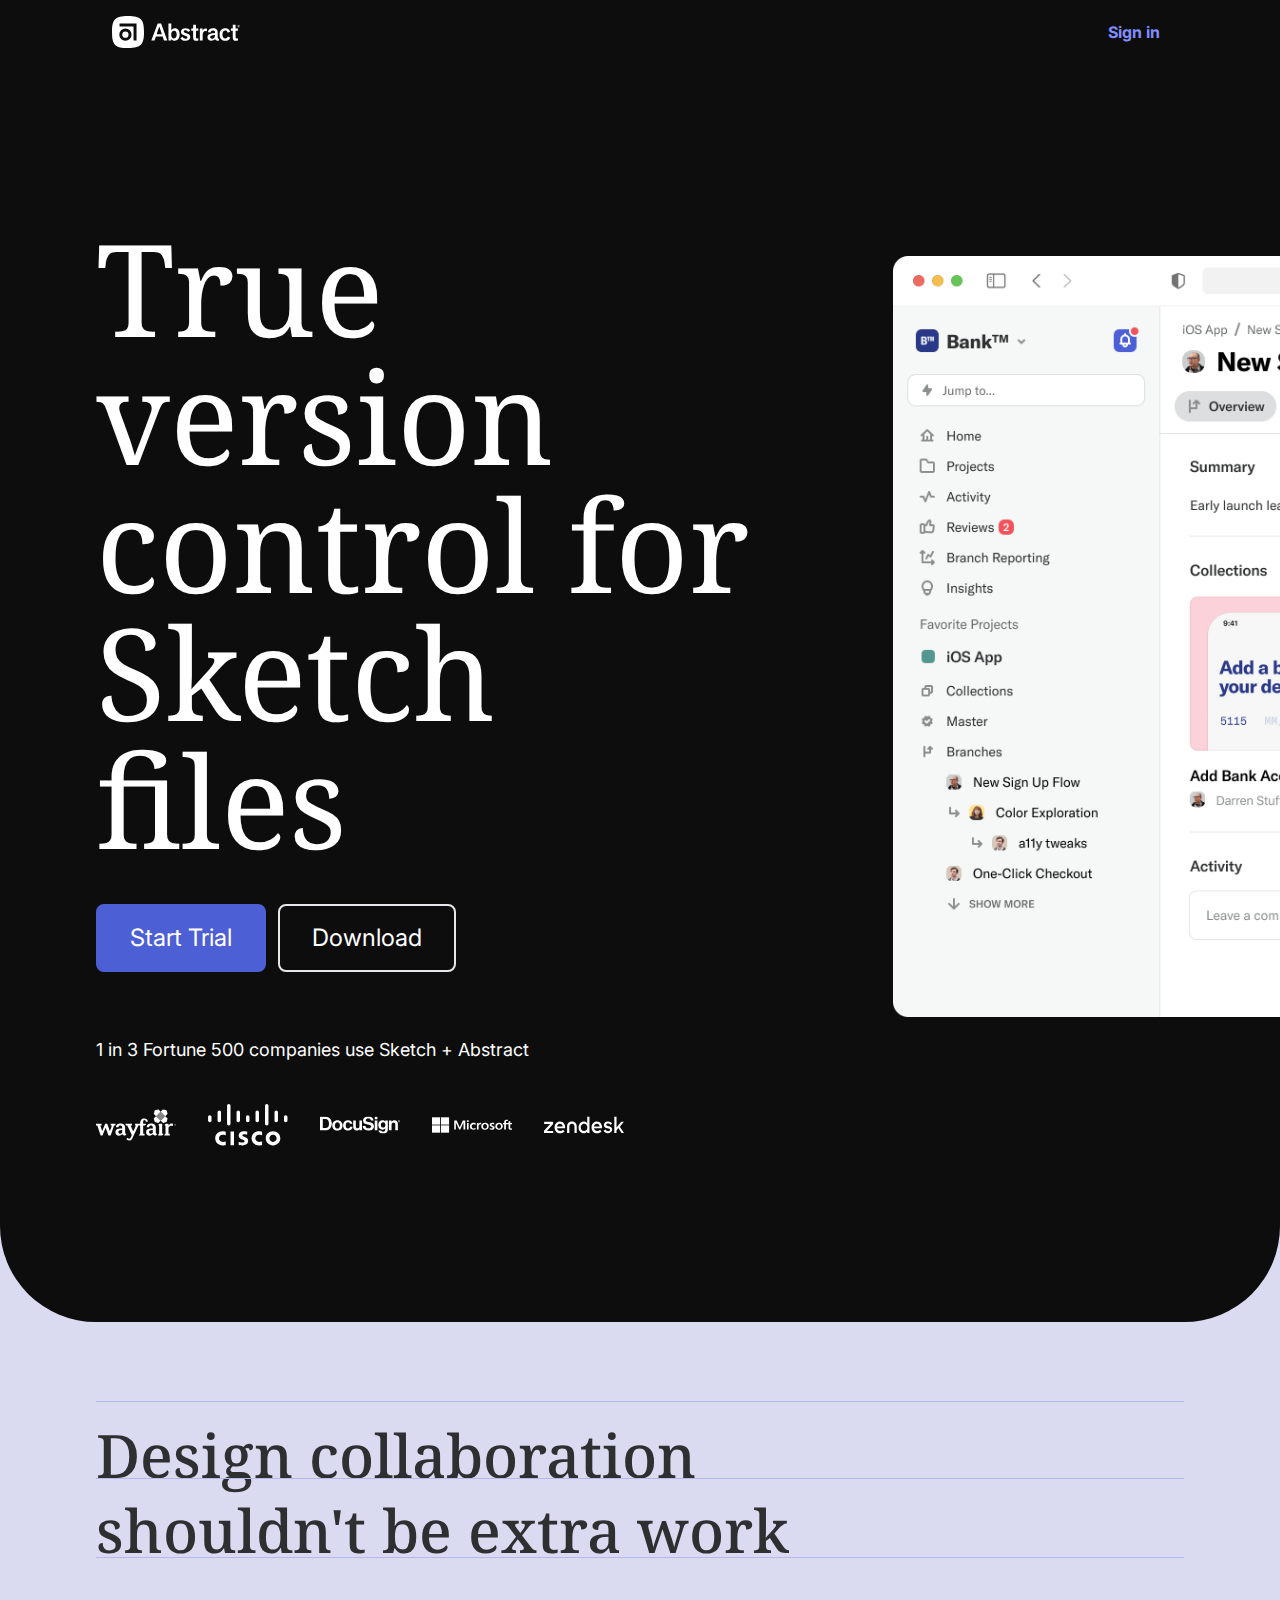
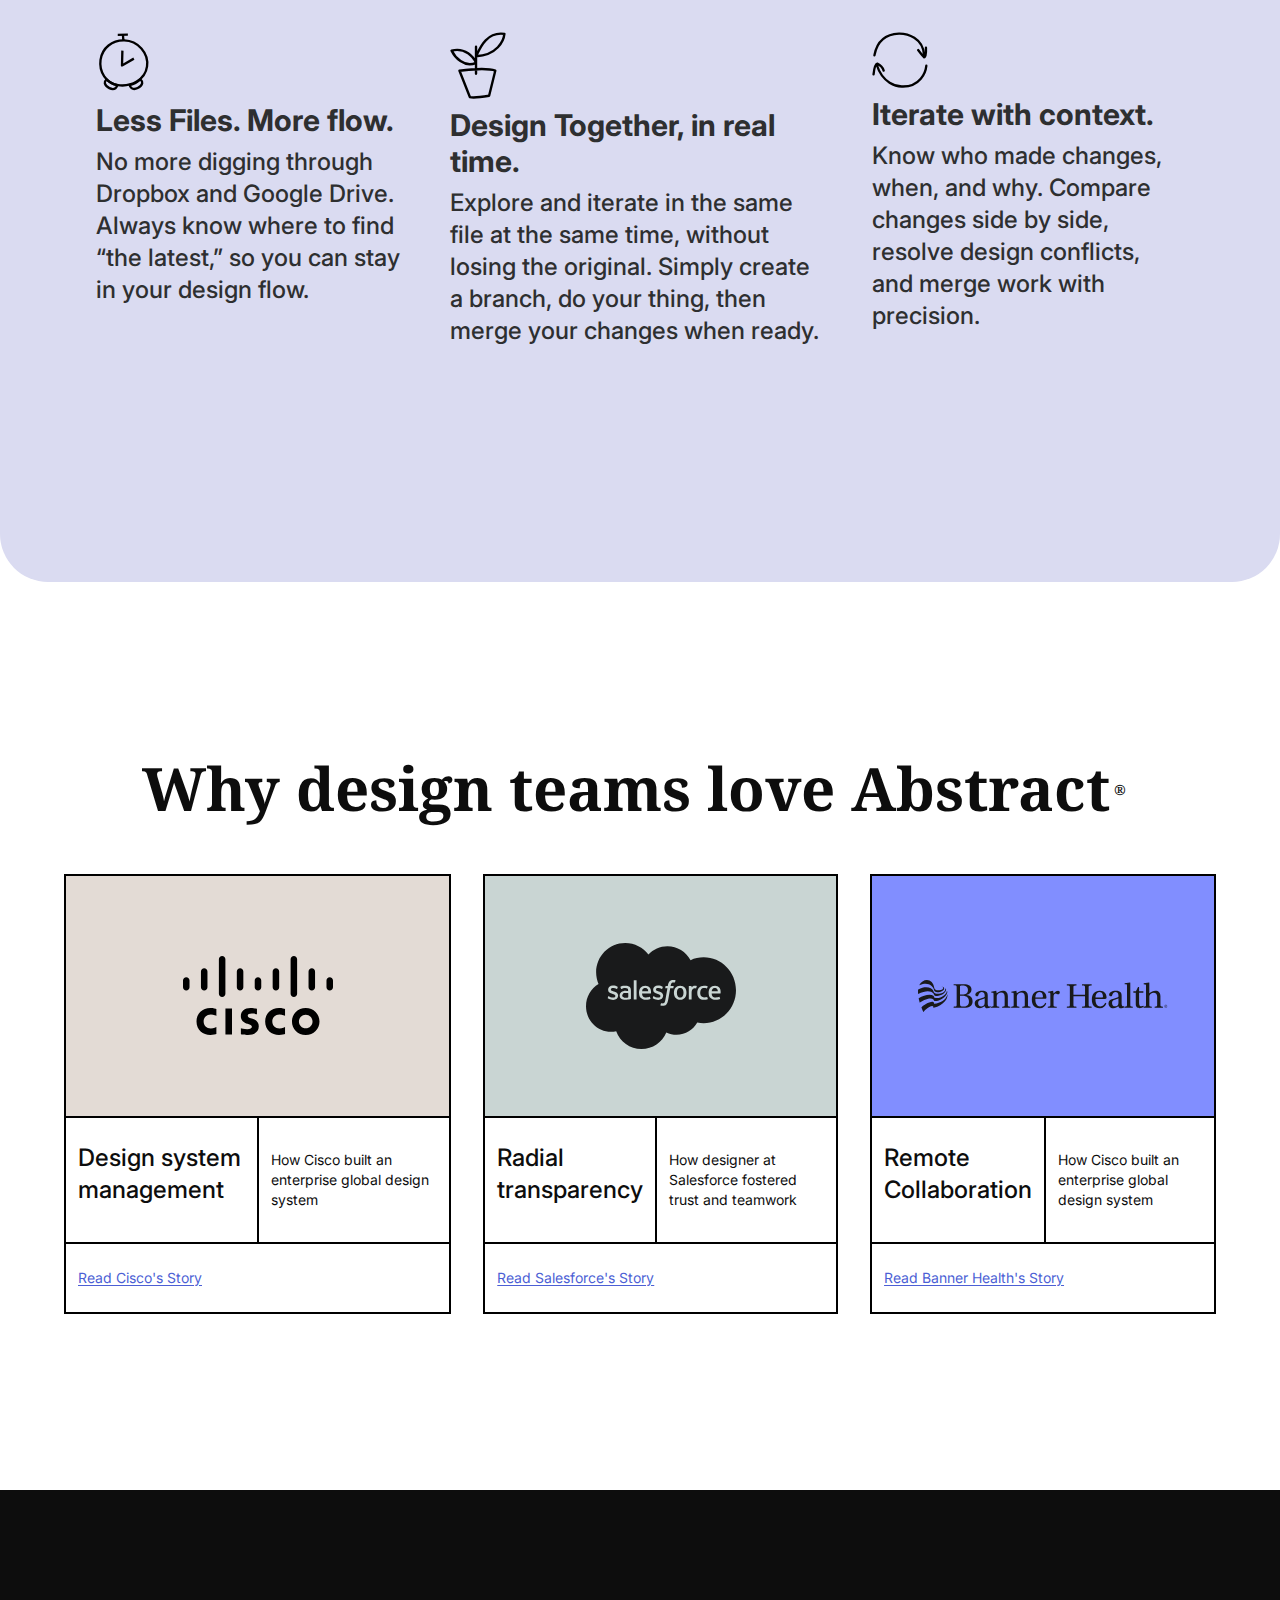
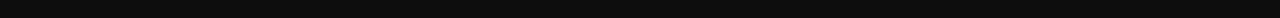
==== commit 7904a7d9: "col" ====
--- a/index.html
+++ b/index.html
@@ -38,7 +38,7 @@
 
     <!-- Hero -->
     <section
-      class="overflow-hidden rounded-b-[2rem] bg-customBlack md:rounded-b-none md:pb-24 lg:relative lg:flex lg:rounded-b-[6rem]"
+      class="relative z-10 overflow-hidden rounded-b-[2rem] bg-customBlack md:rounded-b-none md:pb-24 lg:relative lg:flex lg:rounded-b-[6rem]"
     >
       <div class="px-6 pb-32 pt-40 md:pb-20 lg:w-2/3 lg:px-24">
         <div class="mb-16">
@@ -108,7 +108,7 @@
 
     <!-- Collcaboration section -->
     <section
-      class="rounded-b-[3rem] bg-customFlowerBlue px-8 py-[10.7rem] text-customBlackLight md:pt-0 lg:px-24"
+      class="mt-[-6rem] rounded-b-[3rem] bg-customFlowerBlue px-8 py-[10.7rem] text-customBlackLight md:pt-0 lg:px-24"
     >
       <div class="md:relative md:top-44 md:h-48 lg:top-[10.9rem]">
         <div
--- a/styles/output.css
+++ b/styles/output.css
@@ -544,18 +544,6 @@
   --tw-backdrop-sepia:  ;
 }
 
-.sr-only {
-  position: absolute;
-  width: 1px;
-  height: 1px;
-  padding: 0;
-  margin: -1px;
-  overflow: hidden;
-  clip: rect(0, 0, 0, 0);
-  white-space: nowrap;
-  border-width: 0;
-}
-
 .absolute {
   position: absolute;
 }
@@ -574,6 +562,10 @@
 
 .top-\[-16px\] {
   top: -16px;
+}
+
+.top-\[-20rem\] {
+  top: -20rem;
 }
 
 .z-10 {
@@ -585,16 +577,6 @@
   margin-bottom: 3.5rem;
 }
 
-.mx-auto {
-  margin-left: auto;
-  margin-right: auto;
-}
-
-.my-6 {
-  margin-top: 1.5rem;
-  margin-bottom: 1.5rem;
-}
-
 .mb-10 {
   margin-bottom: 2.5rem;
 }
@@ -607,24 +589,12 @@
   margin-bottom: 4rem;
 }
 
-.mb-4 {
-  margin-bottom: 1rem;
-}
-
-.mb-6 {
-  margin-bottom: 1.5rem;
-}
-
-.me-3 {
-  margin-inline-end: 0.75rem;
-}
-
-.ms-5 {
-  margin-inline-start: 1.25rem;
-}
-
-.mt-4 {
-  margin-top: 1rem;
+.mt-\[-10rem\] {
+  margin-top: -10rem;
+}
+
+.mt-\[-6rem\] {
+  margin-top: -6rem;
 }
 
 .inline-block {
@@ -635,10 +605,6 @@
   display: flex;
 }
 
-.grid {
-  display: grid;
-}
-
 .h-\[8rem\] {
   height: 8rem;
 }
@@ -647,14 +613,6 @@
   height: 100%;
 }
 
-.h-4 {
-  height: 1rem;
-}
-
-.h-8 {
-  height: 2rem;
-}
-
 .min-h-60 {
   min-height: 15rem;
 }
@@ -679,10 +637,6 @@
   width: 100%;
 }
 
-.w-4 {
-  width: 1rem;
-}
-
 .max-w-\[150px\] {
   max-width: 150px;
 }
@@ -695,18 +649,10 @@
   max-width: 60vw;
 }
 
-.max-w-screen-xl {
-  max-width: 1280px;
-}
-
 .cursor-pointer {
   cursor: pointer;
 }
 
-.grid-cols-2 {
-  grid-template-columns: repeat(2, minmax(0, 1fr));
-}
-
 .flex-row {
   flex-direction: row;
 }
@@ -719,18 +665,10 @@
   flex-wrap: wrap;
 }
 
-.items-end {
-  align-items: flex-end;
-}
-
 .items-center {
   align-items: center;
 }
 
-.justify-end {
-  justify-content: flex-end;
-}
-
 .justify-center {
   justify-content: center;
 }
@@ -763,20 +701,8 @@
   row-gap: 1.5rem;
 }
 
-.self-center {
-  align-self: center;
-}
-
-.justify-self-end {
-  justify-self: end;
-}
-
 .overflow-hidden {
   overflow: hidden;
-}
-
-.whitespace-nowrap {
-  white-space: nowrap;
 }
 
 .rounded-\[2rem\] {
@@ -792,11 +718,6 @@
   border-bottom-left-radius: 2rem;
 }
 
-.rounded-b-3xl {
-  border-bottom-right-radius: 1.5rem;
-  border-bottom-left-radius: 1.5rem;
-}
-
 .rounded-b-\[3rem\] {
   border-bottom-right-radius: 3rem;
   border-bottom-left-radius: 3rem;
@@ -828,11 +749,6 @@
   border-color: rgb(76 95 213 / var(--tw-border-opacity));
 }
 
-.border-gray-200 {
-  --tw-border-opacity: 1;
-  border-color: rgb(229 231 235 / var(--tw-border-opacity));
-}
-
 .bg-black {
   --tw-bg-opacity: 1;
   background-color: rgb(0 0 0 / var(--tw-bg-opacity));
@@ -873,14 +789,6 @@
   background-color: rgb(255 255 255 / var(--tw-bg-opacity));
 }
 
-.p-7 {
-  padding: 1.75rem;
-}
-
-.p-4 {
-  padding: 1rem;
-}
-
 .px-3 {
   padding-left: 0.75rem;
   padding-right: 0.75rem;
@@ -896,6 +804,11 @@
   padding-right: 1.5rem;
 }
 
+.px-7 {
+  padding-left: 1.75rem;
+  padding-right: 1.75rem;
+}
+
 .px-8 {
   padding-left: 2rem;
   padding-right: 2rem;
@@ -916,6 +829,11 @@
   padding-bottom: 1rem;
 }
 
+.py-44 {
+  padding-top: 11rem;
+  padding-bottom: 11rem;
+}
+
 .py-5 {
   padding-top: 1.25rem;
   padding-bottom: 1.25rem;
@@ -931,36 +849,6 @@
   padding-bottom: 10.7rem;
 }
 
-.py-80 {
-  padding-top: 20rem;
-  padding-bottom: 20rem;
-}
-
-.px-7 {
-  padding-left: 1.75rem;
-  padding-right: 1.75rem;
-}
-
-.py-60 {
-  padding-top: 15rem;
-  padding-bottom: 15rem;
-}
-
-.py-40 {
-  padding-top: 10rem;
-  padding-bottom: 10rem;
-}
-
-.py-36 {
-  padding-top: 9rem;
-  padding-bottom: 9rem;
-}
-
-.py-44 {
-  padding-top: 11rem;
-  padding-bottom: 11rem;
-}
-
 .pb-32 {
   padding-bottom: 8rem;
 }
@@ -971,14 +859,6 @@
 
 .text-center {
   text-align: center;
-}
-
-.text-right {
-  text-align: right;
-}
-
-.align-baseline {
-  vertical-align: baseline;
 }
 
 .font-noto {
@@ -1015,11 +895,6 @@
   line-height: 1.75rem;
 }
 
-.text-xs {
-  font-size: 0.75rem;
-  line-height: 1rem;
-}
-
 .font-bold {
   font-weight: 700;
 }
@@ -1028,12 +903,9 @@
   font-weight: 500;
 }
 
-.font-semibold {
-  font-weight: 600;
-}
-
-.uppercase {
-  text-transform: uppercase;
+.text-customBlack {
+  --tw-text-opacity: 1;
+  color: rgb(13 13 13 / var(--tw-text-opacity));
 }
 
 .text-customBlackLight {
@@ -1049,26 +921,6 @@
 .text-customLightBlue {
   --tw-text-opacity: 1;
   color: rgb(129 142 255 / var(--tw-text-opacity));
-}
-
-.text-customBlack {
-  --tw-text-opacity: 1;
-  color: rgb(13 13 13 / var(--tw-text-opacity));
-}
-
-.text-gray-500 {
-  --tw-text-opacity: 1;
-  color: rgb(107 114 128 / var(--tw-text-opacity));
-}
-
-.text-gray-900 {
-  --tw-text-opacity: 1;
-  color: rgb(17 24 39 / var(--tw-text-opacity));
-}
-
-.text-white {
-  --tw-text-opacity: 1;
-  color: rgb(255 255 255 / var(--tw-text-opacity));
 }
 
 .underline {
@@ -1108,15 +960,6 @@
   transform: translate(var(--tw-translate-x), var(--tw-translate-y)) rotate(var(--tw-rotate)) skewX(var(--tw-skew-x)) skewY(var(--tw-skew-y)) scaleX(var(--tw-scale-x)) scaleY(var(--tw-scale-y));
 }
 
-.hover\:text-gray-900:hover {
-  --tw-text-opacity: 1;
-  color: rgb(17 24 39 / var(--tw-text-opacity));
-}
-
-.hover\:underline:hover {
-  text-decoration-line: underline;
-}
-
 .hover\:no-underline:hover {
   text-decoration-line: none;
 }
@@ -1141,49 +984,6 @@
   color: rgb(13 13 13 / var(--tw-text-opacity));
 }
 
-@media (min-width: 640px) {
-  .sm\:mx-auto {
-    margin-left: auto;
-    margin-right: auto;
-  }
-
-  .sm\:mt-0 {
-    margin-top: 0px;
-  }
-
-  .sm\:flex {
-    display: flex;
-  }
-
-  .sm\:grid-cols-3 {
-    grid-template-columns: repeat(3, minmax(0, 1fr));
-  }
-
-  .sm\:grid-cols-4 {
-    grid-template-columns: repeat(4, minmax(0, 1fr));
-  }
-
-  .sm\:items-center {
-    align-items: center;
-  }
-
-  .sm\:justify-center {
-    justify-content: center;
-  }
-
-  .sm\:justify-between {
-    justify-content: space-between;
-  }
-
-  .sm\:gap-6 {
-    gap: 1.5rem;
-  }
-
-  .sm\:text-center {
-    text-align: center;
-  }
-}
-
 @media (min-width: 768px) {
   .md\:relative {
     position: relative;
@@ -1193,14 +993,6 @@
     top: 11rem;
   }
 
-  .md\:mb-0 {
-    margin-bottom: 0px;
-  }
-
-  .md\:flex {
-    display: flex;
-  }
-
   .md\:h-48 {
     height: 12rem;
   }
@@ -1209,22 +1001,6 @@
     height: 4.9rem;
   }
 
-  .md\:w-full {
-    width: 100%;
-  }
-
-  .md\:max-w-md {
-    max-width: 28rem;
-  }
-
-  .md\:flex-1 {
-    flex: 1 1 0%;
-  }
-
-  .md\:grid-cols-3 {
-    grid-template-columns: repeat(3, minmax(0, 1fr));
-  }
-
   .md\:flex-row {
     flex-direction: row;
   }
@@ -1243,14 +1019,6 @@
 
   .md\:gap-10 {
     gap: 2.5rem;
-  }
-
-  .md\:gap-4 {
-    gap: 1rem;
-  }
-
-  .md\:gap-16 {
-    gap: 4rem;
   }
 
   .md\:rounded-md {
@@ -1324,11 +1092,6 @@
     top: 12rem;
   }
 
-  .lg\:my-8 {
-    margin-top: 2rem;
-    margin-bottom: 2rem;
-  }
-
   .lg\:flex {
     display: flex;
   }
@@ -1359,11 +1122,6 @@
 
   .lg\:gap-2 {
     gap: 0.5rem;
-  }
-
-  .lg\:gap-x-4 {
-    -moz-column-gap: 1rem;
-         column-gap: 1rem;
   }
 
   .lg\:gap-x-8 {
@@ -1376,6 +1134,11 @@
     border-bottom-left-radius: 6rem;
   }
 
+  .lg\:px-16 {
+    padding-left: 4rem;
+    padding-right: 4rem;
+  }
+
   .lg\:px-24 {
     padding-left: 6rem;
     padding-right: 6rem;
@@ -1386,16 +1149,6 @@
     padding-right: 7rem;
   }
 
-  .lg\:px-16 {
-    padding-left: 4rem;
-    padding-right: 4rem;
-  }
-
-  .lg\:py-8 {
-    padding-top: 2rem;
-    padding-bottom: 2rem;
-  }
-
   .lg\:text-left {
     text-align: left;
   }
@@ -1423,30 +1176,3 @@
     line-height: 1.25;
   }
 }
-
-@media (prefers-color-scheme: dark) {
-  .dark\:border-gray-700 {
-    --tw-border-opacity: 1;
-    border-color: rgb(55 65 81 / var(--tw-border-opacity));
-  }
-
-  .dark\:bg-gray-900 {
-    --tw-bg-opacity: 1;
-    background-color: rgb(17 24 39 / var(--tw-bg-opacity));
-  }
-
-  .dark\:text-gray-400 {
-    --tw-text-opacity: 1;
-    color: rgb(156 163 175 / var(--tw-text-opacity));
-  }
-
-  .dark\:text-white {
-    --tw-text-opacity: 1;
-    color: rgb(255 255 255 / var(--tw-text-opacity));
-  }
-
-  .dark\:hover\:text-white:hover {
-    --tw-text-opacity: 1;
-    color: rgb(255 255 255 / var(--tw-text-opacity));
-  }
-}
